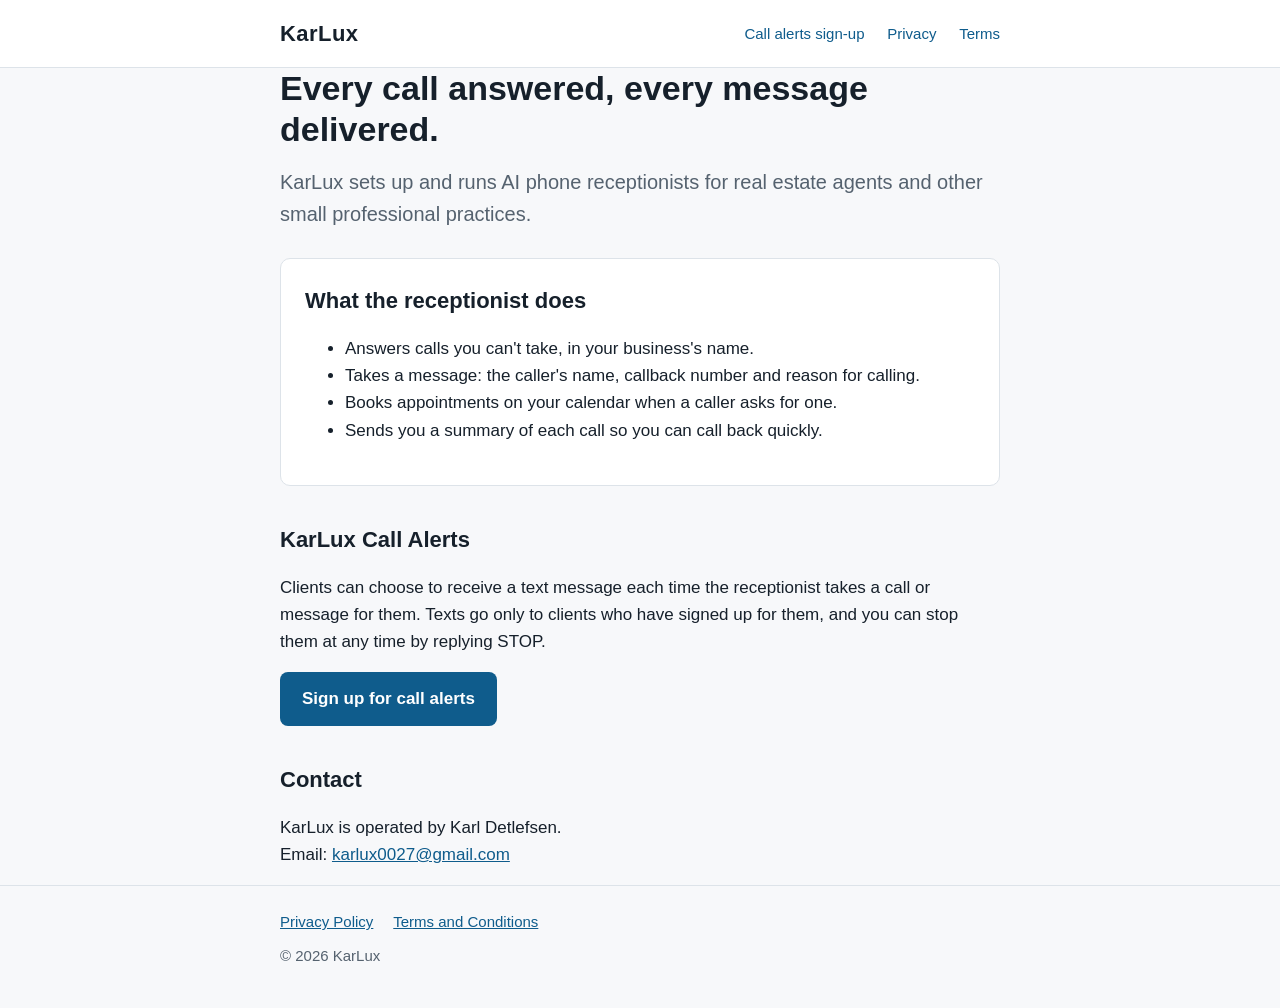
==== index.html @ fa3a0b2e "Add files via upload" ====
<!doctype html>
<html lang="en">
<head>
<meta charset="utf-8">
<meta name="viewport" content="width=device-width, initial-scale=1">
<title>KarLux | AI phone answering for professionals</title>
<meta name="description" content="KarLux sets up and runs AI phone receptionists for real estate agents and other small professional practices.">
<link rel="stylesheet" href="style.css">
</head>
<body>
<header class="site">
  <div class="wrap">
    <a class="brand" href="index.html">KarLux</a>
    <nav>
      <a href="signup.html">Call alerts sign-up</a>
      <a href="privacy.html">Privacy</a>
      <a href="terms.html">Terms</a>
    </nav>
  </div>
</header>

<main class="wrap">
  <h1>Every call answered, every message delivered.</h1>
  <p class="lead">KarLux sets up and runs AI phone receptionists for real estate agents and other small professional practices.</p>

  <div class="card">
    <h2 style="margin-top:0">What the receptionist does</h2>
    <ul>
      <li>Answers calls you can't take, in your business's name.</li>
      <li>Takes a message: the caller's name, callback number and reason for calling.</li>
      <li>Books appointments on your calendar when a caller asks for one.</li>
      <li>Sends you a summary of each call so you can call back quickly.</li>
    </ul>
  </div>

  <h2>KarLux Call Alerts</h2>
  <p>Clients can choose to receive a text message each time the receptionist takes a call or message for them. Texts go only to clients who have signed up for them, and you can stop them at any time by replying STOP.</p>
  <p><a class="btn" href="signup.html">Sign up for call alerts</a></p>

  <h2>Contact</h2>
  <p>KarLux is operated by Karl Detlefsen.<br>
  Email: <a href="mailto:karlux0027@gmail.com">karlux0027@gmail.com</a></p>
</main>

<footer class="site">
  <div class="wrap">
    <a href="privacy.html">Privacy Policy</a>
    <a href="terms.html">Terms and Conditions</a>
    <div style="margin-top:10px">&copy; 2026 KarLux</div>
  </div>
</footer>
</body>
</html>
---- style.css ----
:root {
  --ink: #16202b;
  --muted: #55626f;
  --line: #dde3e9;
  --bg: #f7f8fa;
  --card: #ffffff;
  --accent: #0f5c8c;
}
* { box-sizing: border-box; }
html { -webkit-text-size-adjust: 100%; }
body {
  margin: 0;
  background: var(--bg);
  color: var(--ink);
  font: 17px/1.6 -apple-system, BlinkMacSystemFont, "Segoe UI", Roboto, Helvetica, Arial, sans-serif;
}
a { color: var(--accent); }
.wrap { max-width: 760px; margin: 0 auto; padding: 0 20px; }
header.site { background: var(--card); border-bottom: 1px solid var(--line); }
header.site .wrap { display: flex; flex-wrap: wrap; align-items: center; justify-content: space-between; gap: 8px 24px; padding-top: 16px; padding-bottom: 16px; }
.brand { font-weight: 700; font-size: 22px; letter-spacing: 0.02em; color: var(--ink); text-decoration: none; }
nav a { margin-left: 18px; text-decoration: none; font-size: 15px; }
nav a:first-child { margin-left: 0; }
main { padding: 40px 0 56px; }
h1 { font-size: 34px; line-height: 1.2; margin: 0 0 16px; }
h2 { font-size: 22px; margin: 36px 0 10px; }
p, li { color: var(--ink); }
.lead { font-size: 20px; color: var(--muted); margin: 0 0 28px; }
.card { background: var(--card); border: 1px solid var(--line); border-radius: 10px; padding: 24px; margin: 20px 0; }
.btn { display: inline-block; background: var(--accent); color: #fff; border: 0; border-radius: 8px; padding: 13px 22px; font-size: 17px; font-weight: 600; text-decoration: none; cursor: pointer; }
label { display: block; font-weight: 600; margin: 18px 0 6px; }
input[type="text"], input[type="tel"], input[type="email"] { width: 100%; padding: 12px; font-size: 17px; border: 1px solid #b8c2cc; border-radius: 8px; background: #fff; color: var(--ink); }
.check { display: flex; gap: 12px; align-items: flex-start; margin: 20px 0; font-weight: 400; }
.check input { margin-top: 6px; width: 18px; height: 18px; flex: none; }
.small { font-size: 15px; color: var(--muted); }
.notice { border-left: 4px solid var(--accent); background: #eef5fa; padding: 14px 16px; border-radius: 4px; margin: 20px 0; }
footer.site { border-top: 1px solid var(--line); padding: 24px 0 40px; font-size: 15px; color: var(--muted); }
footer.site a { margin-right: 16px; }
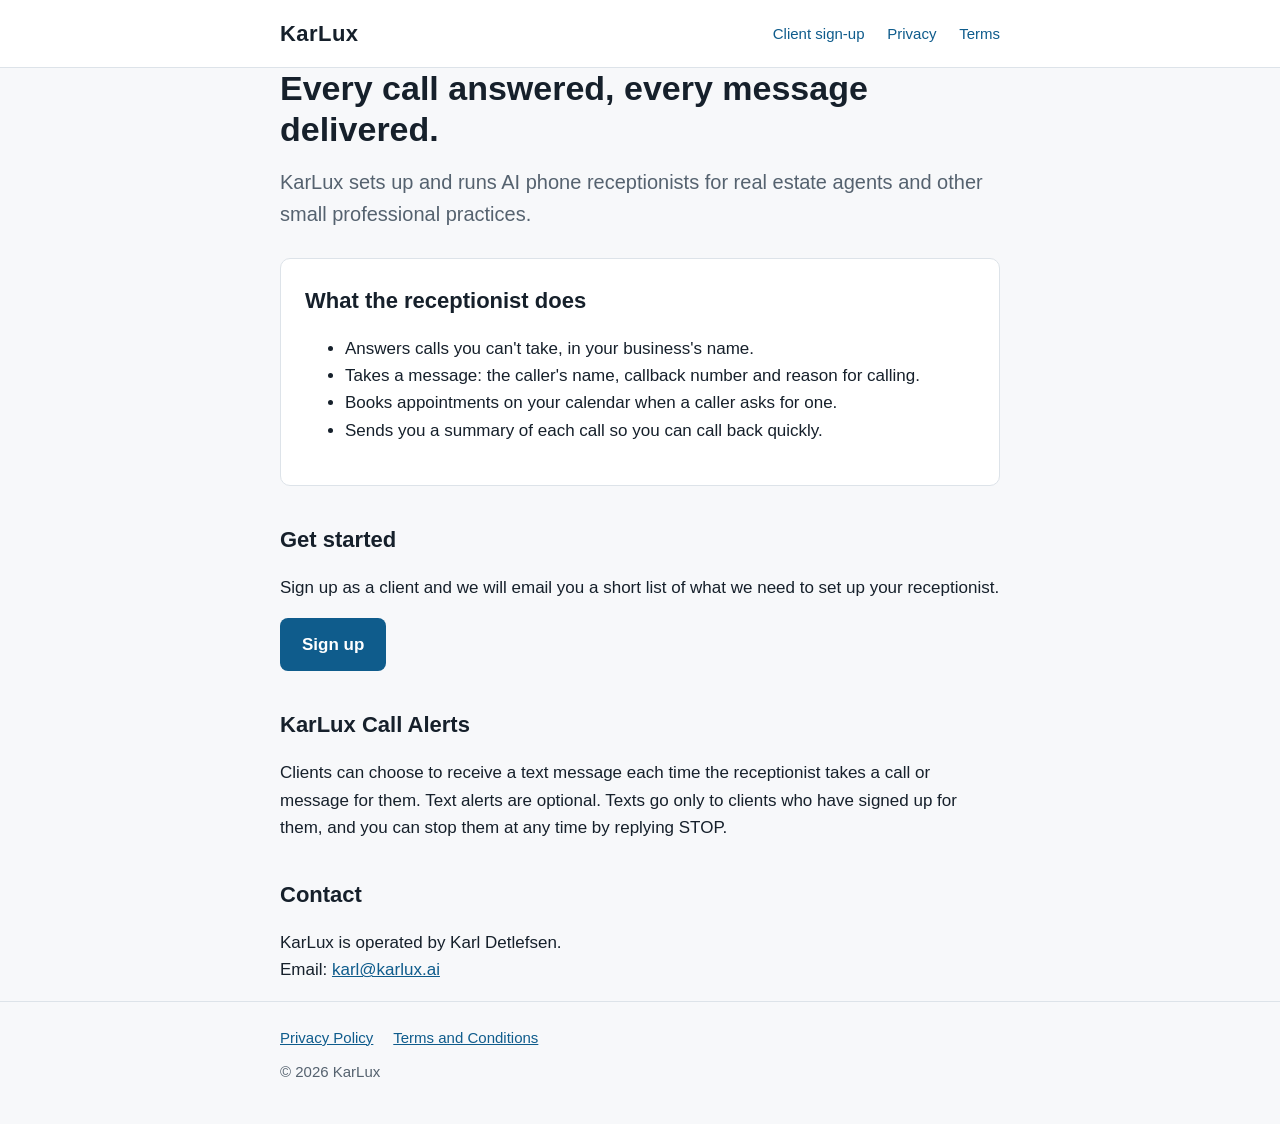
==== commit 165c6999: "Make SMS consent optional, add client sign-up wording, use karl@karlux.ai" ====
--- a/index.html
+++ b/index.html
@@ -9,45 +9,48 @@
 </head>
 <body>
 <header class="site">
-  <div class="wrap">
-    <a class="brand" href="index.html">KarLux</a>
-    <nav>
-      <a href="signup.html">Call alerts sign-up</a>
-      <a href="privacy.html">Privacy</a>
-      <a href="terms.html">Terms</a>
-    </nav>
-  </div>
+<div class="wrap">
+<a class="brand" href="index.html">KarLux</a>
+<nav>
+<a href="signup.html">Client sign-up</a>
+<a href="privacy.html">Privacy</a>
+<a href="terms.html">Terms</a>
+</nav>
+</div>
 </header>
 
 <main class="wrap">
-  <h1>Every call answered, every message delivered.</h1>
-  <p class="lead">KarLux sets up and runs AI phone receptionists for real estate agents and other small professional practices.</p>
+<h1>Every call answered, every message delivered.</h1>
+<p class="lead">KarLux sets up and runs AI phone receptionists for real estate agents and other small professional practices.</p>
 
-  <div class="card">
-    <h2 style="margin-top:0">What the receptionist does</h2>
-    <ul>
-      <li>Answers calls you can't take, in your business's name.</li>
-      <li>Takes a message: the caller's name, callback number and reason for calling.</li>
-      <li>Books appointments on your calendar when a caller asks for one.</li>
-      <li>Sends you a summary of each call so you can call back quickly.</li>
-    </ul>
-  </div>
+<div class="card">
+<h2 style="margin-top:0">What the receptionist does</h2>
+<ul>
+<li>Answers calls you can't take, in your business's name.</li>
+<li>Takes a message: the caller's name, callback number and reason for calling.</li>
+<li>Books appointments on your calendar when a caller asks for one.</li>
+<li>Sends you a summary of each call so you can call back quickly.</li>
+</ul>
+</div>
 
-  <h2>KarLux Call Alerts</h2>
-  <p>Clients can choose to receive a text message each time the receptionist takes a call or message for them. Texts go only to clients who have signed up for them, and you can stop them at any time by replying STOP.</p>
-  <p><a class="btn" href="signup.html">Sign up for call alerts</a></p>
+<h2>Get started</h2>
+<p>Sign up as a client and we will email you a short list of what we need to set up your receptionist.</p>
+<p><a class="btn" href="signup.html">Sign up</a></p>
 
-  <h2>Contact</h2>
-  <p>KarLux is operated by Karl Detlefsen.<br>
-  Email: <a href="mailto:karlux0027@gmail.com">karlux0027@gmail.com</a></p>
+<h2>KarLux Call Alerts</h2>
+<p>Clients can choose to receive a text message each time the receptionist takes a call or message for them. Text alerts are optional. Texts go only to clients who have signed up for them, and you can stop them at any time by replying STOP.</p>
+
+<h2>Contact</h2>
+<p>KarLux is operated by Karl Detlefsen.<br>
+Email: <a href="mailto:karl@karlux.ai">karl@karlux.ai</a></p>
 </main>
 
 <footer class="site">
-  <div class="wrap">
-    <a href="privacy.html">Privacy Policy</a>
-    <a href="terms.html">Terms and Conditions</a>
-    <div style="margin-top:10px">&copy; 2026 KarLux</div>
-  </div>
+<div class="wrap">
+<a href="privacy.html">Privacy Policy</a>
+<a href="terms.html">Terms and Conditions</a>
+<div style="margin-top:10px">&copy; 2026 KarLux</div>
+</div>
 </footer>
 </body>
 </html>
